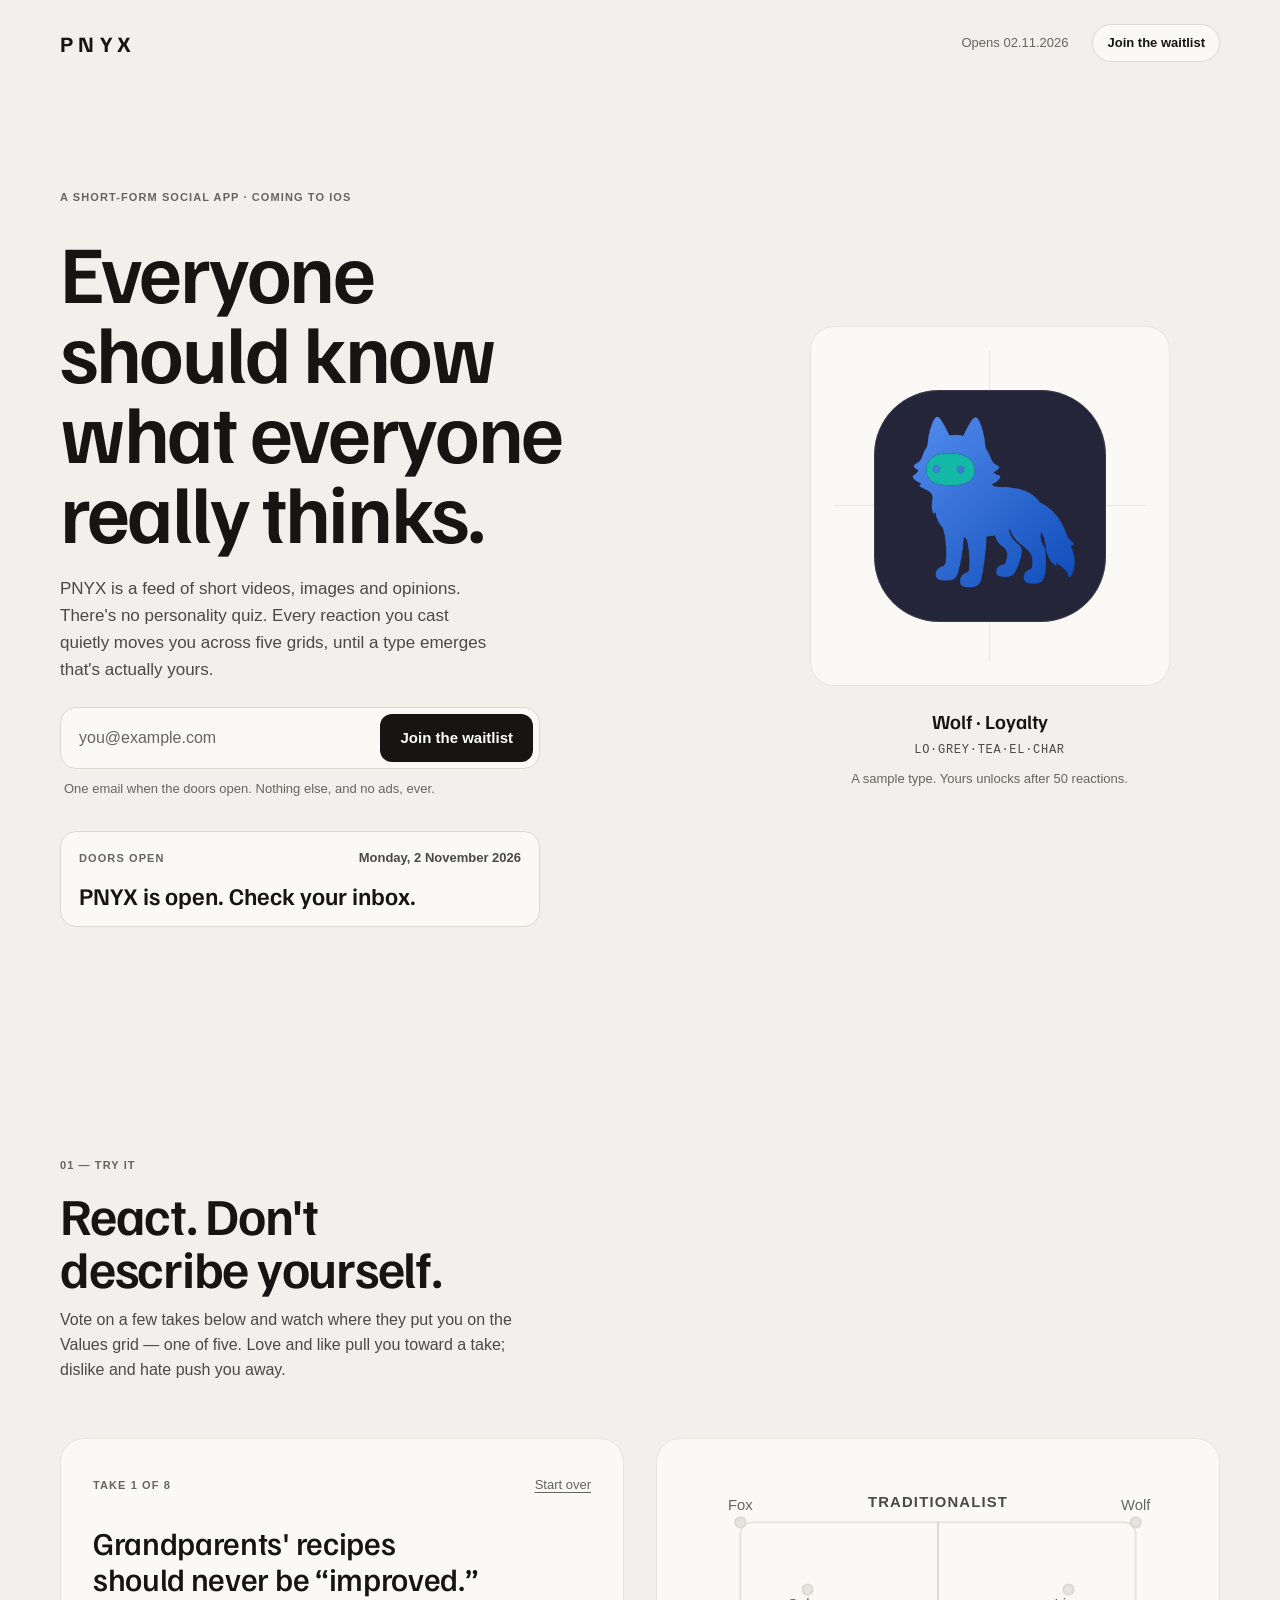
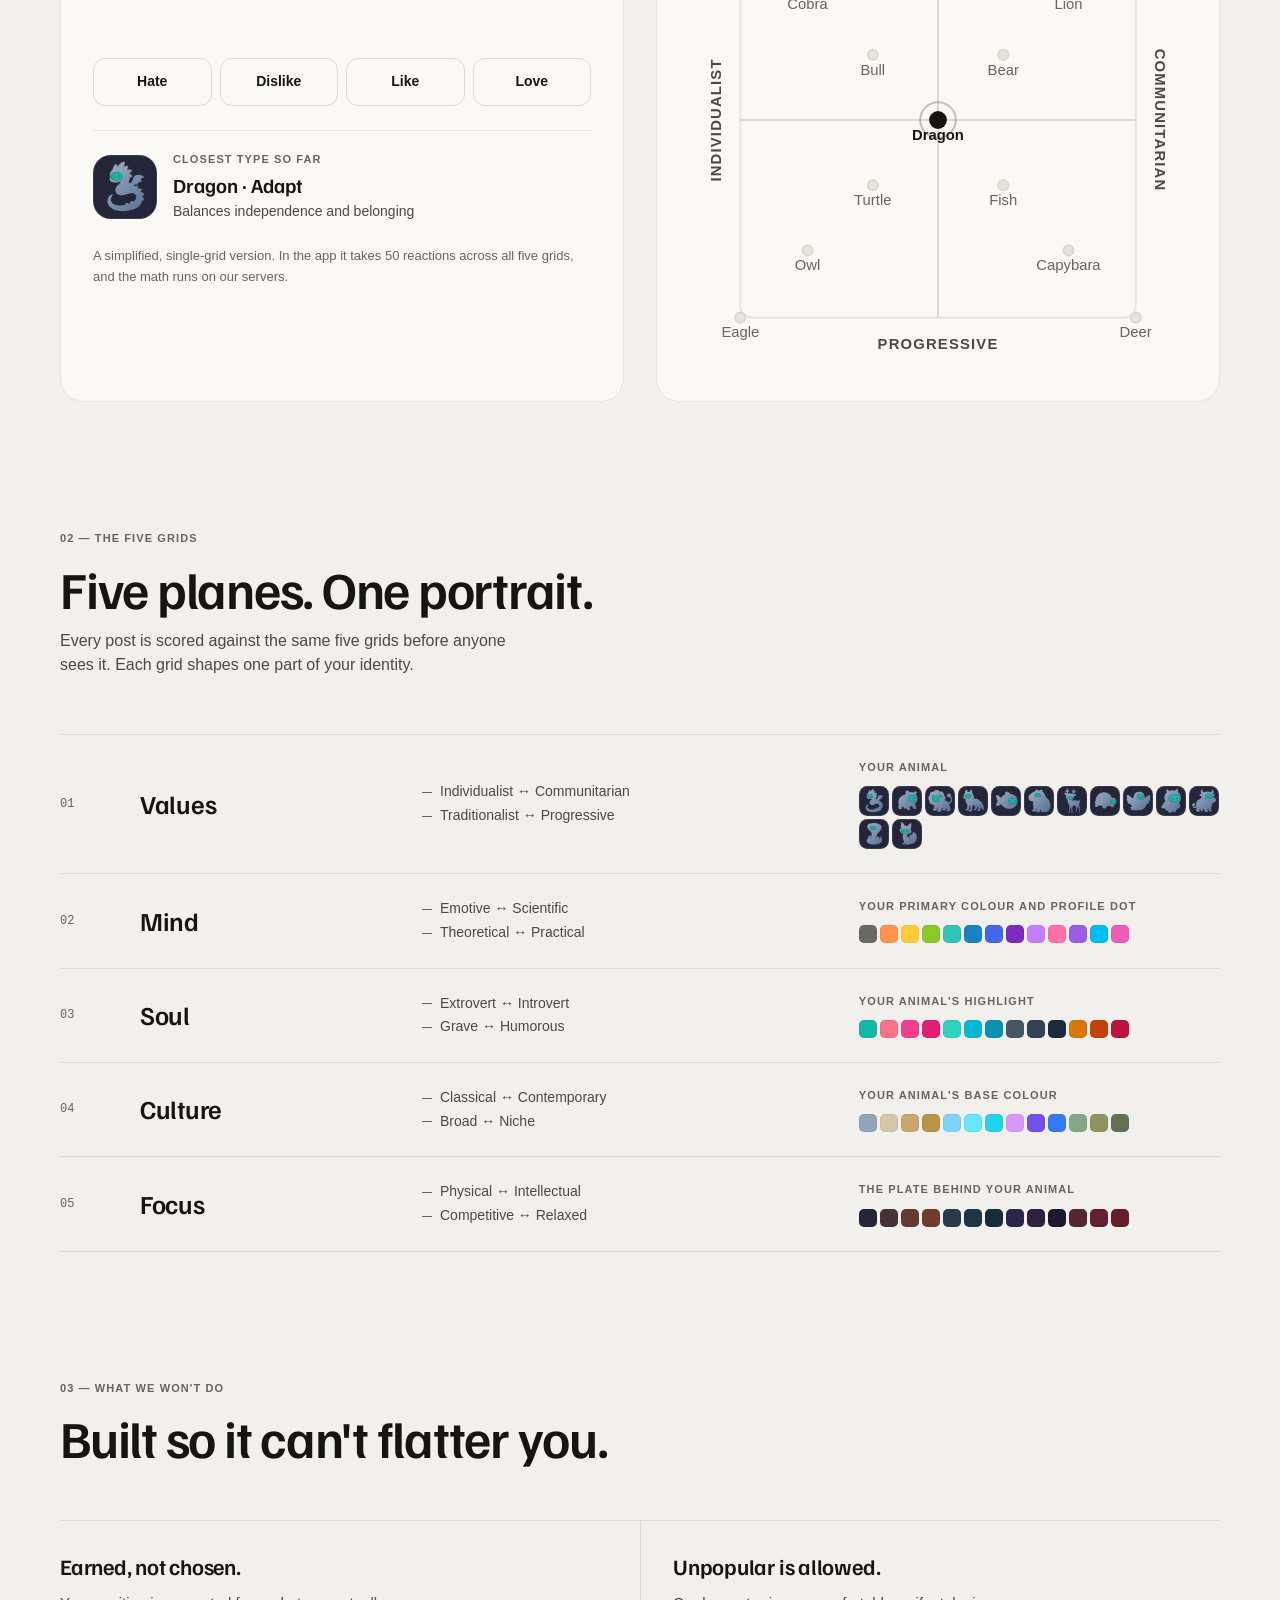
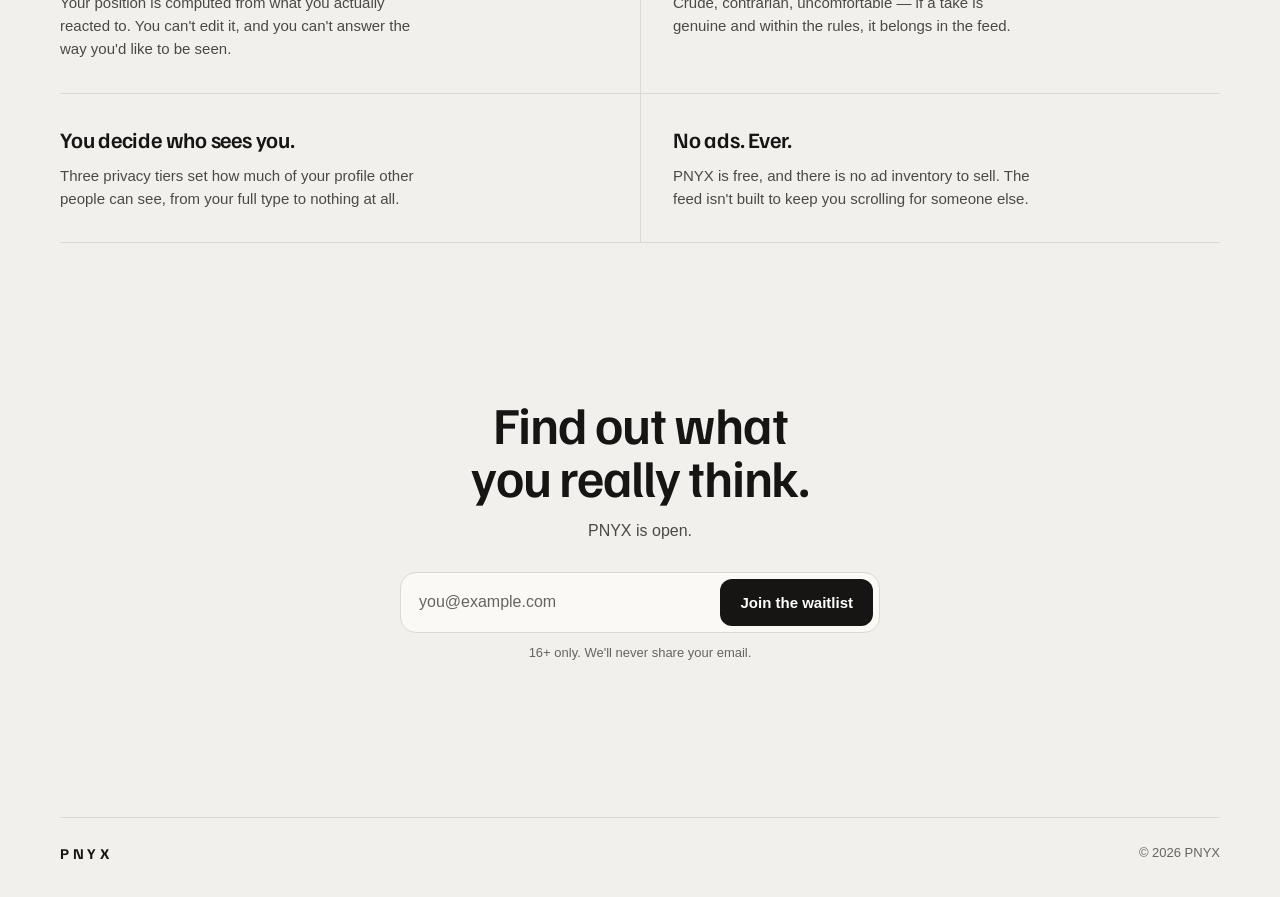
==== index.html @ f434c48a "PNYX waitlist site with launch countdown Static site (no build) for the pre-launch waitlist: hero wi" ====
<!doctype html>
<html lang="en">
<head>
  <meta charset="utf-8" />
  <meta name="viewport" content="width=device-width, initial-scale=1" />
  <title>PNYX — Join the waitlist</title>
  <meta name="description" content="PNYX is a short-form feed where every reaction you cast places you on five personality grids. No quiz, no ads. Opens 2 November 2026." />
  <meta name="theme-color" content="#f2f0ec" />
  <meta property="og:title" content="PNYX — Everyone should know what everyone really thinks." />
  <meta property="og:description" content="React to real content. Get a personality you earned, not one you picked. Opens 2 November 2026." />
  <link rel="icon" type="image/png" href="assets/favicon.png" />
  <link rel="preconnect" href="https://fonts.googleapis.com" />
  <link rel="preconnect" href="https://fonts.gstatic.com" crossorigin />
  <link href="https://fonts.googleapis.com/css2?family=Familjen+Grotesk:wght@400;500;600;700&display=swap" rel="stylesheet" />
  <link rel="stylesheet" href="styles.css" />
</head>
<body>
  <header class="top wrap">
    <a class="wordmark" href="#" aria-label="PNYX home">PNYX</a>
    <div class="top-meta">
      <span class="top-date">Opens 02.11.2026</span>
      <a class="top-link" href="#join">Join the waitlist</a>
    </div>
  </header>

  <main>
    <!-- Hero -->
    <section class="hero wrap" id="join">
      <div class="hero-copy">
        <p class="label">A short-form social app &middot; coming to iOS</p>
        <h1>Everyone should know what everyone really thinks.</h1>
        <p class="lede">
          PNYX is a feed of short videos, images and opinions. There's no personality quiz.
          Every reaction you cast quietly moves you across five grids, until a type emerges
          that's actually yours.
        </p>

        <form class="signup" data-signup novalidate>
          <label class="visually-hidden" for="email-hero">Email address</label>
          <div class="signup-row">
            <input id="email-hero" name="email" type="email" inputmode="email" autocomplete="email" placeholder="you@example.com" required />
            <button type="submit">Join the waitlist</button>
          </div>
          <p class="signup-note" data-note>One email when the doors open. Nothing else, and no ads, ever.</p>
        </form>

        <section class="countdown" aria-labelledby="countdown-title">
          <div class="countdown-head">
            <p class="label" id="countdown-title">Doors open</p>
            <p class="countdown-date"><time datetime="2026-11-02T00:00:00+01:00">Monday, 2 November 2026</time></p>
          </div>
          <div class="clock" data-clock role="timer" aria-live="off">
            <div class="unit"><span class="num" data-days>30</span><span class="unit-label">Days</span></div>
            <div class="unit"><span class="num" data-hours>00</span><span class="unit-label">Hours</span></div>
            <div class="unit"><span class="num" data-minutes>00</span><span class="unit-label">Min</span></div>
            <div class="unit"><span class="num" data-seconds>00</span><span class="unit-label">Sec</span></div>
          </div>
          <p class="clock-live" data-live hidden>PNYX is open. Check your inbox.</p>
        </section>
      </div>

      <figure class="hero-crest" aria-label="A sample PNYX identity">
        <div class="crest-stage">
          <div class="crest crest--xl" data-hero-crest></div>
        </div>
        <figcaption>
          <span class="crest-name" data-hero-name>Wolf</span>
          <span class="crest-code" data-hero-code>LO·GREY·TE·EL·CHA</span>
          <span class="crest-hint">A sample type. Yours unlocks after 50 reactions.</span>
        </figcaption>
      </figure>
    </section>

    <!-- Demo -->
    <section class="demo wrap" aria-labelledby="demo-title">
      <div class="section-head">
        <p class="label">01 &mdash; Try it</p>
        <h2 id="demo-title">React. Don't describe yourself.</h2>
        <p class="section-sub">
          Vote on a few takes below and watch where they put you on the Values grid &mdash; one of five.
          Love and like pull you toward a take; dislike and hate push you away.
        </p>
      </div>

      <div class="demo-body">
        <div class="take-card">
          <div class="take-meta">
            <span class="label" data-take-count>Take 1 of 8</span>
            <button class="text-btn" type="button" data-reset>Start over</button>
          </div>
          <blockquote class="take" data-take>Grandparents' recipes should never be "improved."</blockquote>
          <div class="votes" role="group" aria-label="Your reaction">
            <button type="button" class="vote vote--down" data-vote="-1">Hate</button>
            <button type="button" class="vote vote--down" data-vote="-0.5">Dislike</button>
            <button type="button" class="vote vote--up" data-vote="0.5">Like</button>
            <button type="button" class="vote vote--up" data-vote="1">Love</button>
          </div>
          <div class="take-result" data-result>
            <div class="crest crest--md" data-demo-crest></div>
            <div>
              <p class="label">Closest type so far</p>
              <p class="result-name" data-demo-name>Dragon &middot; Adapt</p>
              <p class="result-meaning" data-demo-meaning>Balances independence and belonging</p>
            </div>
          </div>
          <p class="demo-foot">A simplified, single-grid version. In the app it takes 50 reactions across all five grids, and the math runs on our servers.</p>
        </div>

        <div class="plane-wrap">
          <svg class="plane" viewBox="-130 -130 260 260" data-plane role="img" aria-label="Values grid showing your position">
            <title>Values grid</title>
          </svg>
        </div>
      </div>
    </section>

    <!-- Five grids -->
    <section class="grids wrap" aria-labelledby="grids-title">
      <div class="section-head">
        <p class="label">02 &mdash; The five grids</p>
        <h2 id="grids-title">Five planes. One portrait.</h2>
        <p class="section-sub">
          Every post is scored against the same five grids before anyone sees it. Each grid shapes one part of your identity.
        </p>
      </div>
      <ol class="grid-list" data-grid-list></ol>
    </section>

    <!-- Principles -->
    <section class="principles wrap" aria-labelledby="principles-title">
      <div class="section-head">
        <p class="label">03 &mdash; What we won't do</p>
        <h2 id="principles-title">Built so it can't flatter you.</h2>
      </div>
      <dl class="principle-list">
        <div>
          <dt>Earned, not chosen.</dt>
          <dd>Your position is computed from what you actually reacted to. You can't edit it, and you can't answer the way you'd like to be seen.</dd>
        </div>
        <div>
          <dt>Unpopular is allowed.</dt>
          <dd>Crude, contrarian, uncomfortable &mdash; if a take is genuine and within the rules, it belongs in the feed.</dd>
        </div>
        <div>
          <dt>You decide who sees you.</dt>
          <dd>Three privacy tiers set how much of your profile other people can see, from your full type to nothing at all.</dd>
        </div>
        <div>
          <dt>No ads. Ever.</dt>
          <dd>PNYX is free, and there is no ad inventory to sell. The feed isn't built to keep you scrolling for someone else.</dd>
        </div>
      </dl>
    </section>

    <!-- Closing CTA -->
    <section class="closing wrap" aria-labelledby="closing-title">
      <h2 id="closing-title">Find out what you really think.</h2>
      <p class="closing-sub"><span data-days-inline>30 days</span> until the doors open. Get one email when they do.</p>
      <form class="signup signup--center" data-signup novalidate>
        <label class="visually-hidden" for="email-closing">Email address</label>
        <div class="signup-row">
          <input id="email-closing" name="email" type="email" inputmode="email" autocomplete="email" placeholder="you@example.com" required />
          <button type="submit">Join the waitlist</button>
        </div>
        <p class="signup-note" data-note>16+ only. We'll never share your email.</p>
      </form>
    </section>
  </main>

  <footer class="foot wrap">
    <div class="foot-inner">
      <span class="wordmark wordmark--sm">PNYX</span>
      <span>&copy; 2026 PNYX</span>
    </div>
  </footer>

  <script src="launch.js" defer></script>
  <script src="flip.js" defer></script>
  <script src="main.js" defer></script>
</body>
</html>
---- styles.css ----
/*
 * Tokens mirror pnyx-native/src/theme/tokens.ts — warm neutral, monochrome
 * chrome. Colour only appears where it carries meaning: grid colours, crests,
 * and the up/down vote semantics.
 */
:root {
  color-scheme: light;
  --bg: #eeece8;
  --app: #f2f0ec;
  --surface: #faf9f6;
  --surface2: #f0eeea;
  --surface3: #e6e3dd;
  --line: #dcd9d2;
  --line-soft: #e8e5df;
  --text: #161513;
  --text-dim: #4b4945;
  --text-faint: #67645e;
  --up: #3fbf8f;
  --up-soft: rgba(63, 191, 143, 0.14);
  --down: #e5626f;
  --down-soft: rgba(229, 98, 111, 0.14);

  --r-sm: 12px;
  --r-md: 16px;
  --r-lg: 24px;

  --display: "Familjen Grotesk", ui-sans-serif, system-ui, sans-serif;
  --body: -apple-system, BlinkMacSystemFont, "SF Pro Text", "Segoe UI", Roboto, "Helvetica Neue", Arial, sans-serif;
  --mono: ui-monospace, Menlo, Consolas, monospace;

  --gutter: clamp(16px, 4vw, 48px);
  --max: 1160px;
  --ease: cubic-bezier(0.22, 1, 0.36, 1);
}

*, *::before, *::after { box-sizing: border-box; }
html { -webkit-text-size-adjust: 100%; scroll-behavior: smooth; }
@media (prefers-reduced-motion: reduce) { html { scroll-behavior: auto; } }

body {
  margin: 0;
  background: var(--app);
  color: var(--text);
  font-family: var(--body);
  font-size: 15px;
  line-height: 1.55;
  -webkit-font-smoothing: antialiased;
  overflow-x: hidden;
}

h1, h2, h3, p, dl, dd, ol, figure, blockquote { margin: 0; padding: 0; }
ol { list-style: none; }
a { color: inherit; }
button, input { font: inherit; color: inherit; }

.wrap { width: 100%; max-width: calc(var(--max) + 2 * var(--gutter)); margin-inline: auto; padding-inline: var(--gutter); }

.visually-hidden {
  position: absolute; width: 1px; height: 1px; overflow: hidden;
  clip: rect(0 0 0 0); clip-path: inset(50%); white-space: nowrap;
}

.label {
  font-size: 11px;
  font-weight: 600;
  letter-spacing: 0.1em;
  text-transform: uppercase;
  color: var(--text-faint);
}

:focus-visible { outline: 2px solid var(--text); outline-offset: 3px; border-radius: 4px; }

/* ── Header ─────────────────────────────────────────── */
.top {
  display: flex;
  align-items: center;
  justify-content: space-between;
  padding-block: 24px;
}
.wordmark {
  font-family: var(--display);
  font-weight: 700;
  font-size: 22px;
  letter-spacing: 0.24em;
  text-decoration: none;
}
.wordmark--sm { font-size: 15px; }
.top-meta { display: flex; align-items: center; gap: 24px; font-size: 13px; }
.top-date { color: var(--text-faint); font-variant-numeric: tabular-nums; }
.top-link {
  text-decoration: none;
  font-weight: 600;
  padding: 8px 14px;
  border: 1px solid var(--line);
  border-radius: 999px;
  background: var(--surface);
  transition: border-color 160ms var(--ease), background-color 160ms var(--ease);
}
.top-link:hover { border-color: var(--text-faint); }
@media (max-width: 560px) { .top-date { display: none; } }

/* ── Hero ───────────────────────────────────────────── */
.hero {
  display: grid;
  grid-template-columns: minmax(0, 1.35fr) minmax(0, 1fr);
  gap: clamp(32px, 6vw, 96px);
  align-items: center;
  padding-block: clamp(40px, 8vw, 112px) clamp(56px, 8vw, 120px);
}
.hero-copy { display: grid; gap: 24px; }
h1 {
  font-family: var(--display);
  font-weight: 600;
  font-size: clamp(42px, 6.4vw, 84px);
  line-height: 0.98;
  letter-spacing: -0.028em;
  text-wrap: balance;
  max-width: 13ch;
}
.lede { font-size: 17px; line-height: 1.6; color: var(--text-dim); max-width: 46ch; }

.hero-crest { display: grid; justify-items: center; gap: 20px; }
.crest-stage {
  width: 100%;
  max-width: 360px;
  aspect-ratio: 1;
  display: grid;
  place-items: center;
  background: var(--surface);
  border: 1px solid var(--line-soft);
  border-radius: var(--r-lg);
  position: relative;
  isolation: isolate;
}
/* A faint plane behind the crest — the grid it was placed on. */
.crest-stage::before {
  content: "";
  position: absolute;
  inset: 24px;
  z-index: -1;
  background:
    linear-gradient(var(--line-soft), var(--line-soft)) center / 1px 100% no-repeat,
    linear-gradient(var(--line-soft), var(--line-soft)) center / 100% 1px no-repeat;
}
.hero-crest figcaption { display: grid; justify-items: center; gap: 4px; text-align: center; }
.crest-name { font-family: var(--display); font-weight: 600; font-size: 20px; }
.crest-code { font-family: var(--mono); font-size: 12px; letter-spacing: 0.06em; color: var(--text-dim); }
.crest-hint { font-size: 13px; color: var(--text-faint); margin-top: 6px; }

@media (max-width: 860px) {
  .hero { grid-template-columns: 1fr; }
  .hero-crest { justify-self: center; }
  .crest-stage { max-width: 240px; }
}

/* ── Crest (web port of components/Crest.tsx) ───────── */
.crest {
  --size: 44px;
  width: var(--size);
  height: var(--size);
  border-radius: calc(var(--size) * 0.28);
  position: relative;
  overflow: hidden;
  flex: none;
  background: var(--shadow, #25253a);
  transition: opacity 220ms var(--ease);
}
.crest::after {
  content: "";
  position: absolute;
  inset: 0;
  border-radius: inherit;
  border: 1px solid rgba(255, 255, 255, 0.1);
}
.crest-layer {
  position: absolute;
  inset: 0;
  -webkit-mask-size: contain; mask-size: contain;
  -webkit-mask-repeat: no-repeat; mask-repeat: no-repeat;
  -webkit-mask-position: center; mask-position: center;
}
.crest--xl { --size: clamp(168px, 22vw, 232px); }
.crest--md { --size: 64px; }
.crest--sm { --size: 40px; }
.crest.is-fading { opacity: 0; }

/* ── Signup ─────────────────────────────────────────── */
.signup { display: grid; gap: 10px; max-width: 480px; }
.signup-row {
  display: flex;
  gap: 6px;
  padding: 6px;
  background: var(--surface);
  border: 1px solid var(--line);
  border-radius: var(--r-md);
  transition: border-color 160ms var(--ease);
}
.signup-row:focus-within { border-color: var(--text-faint); }
.signup input {
  flex: 1;
  min-width: 0;
  border: 0;
  background: transparent;
  padding: 10px 12px;
  font-size: 16px;
  outline: none;
}
.signup input::placeholder { color: var(--text-faint); }
.signup button {
  border: 0;
  background: var(--text);
  color: #fff;
  font-weight: 600;
  font-size: 15px;
  padding: 12px 20px;
  border-radius: var(--r-sm);
  cursor: pointer;
  white-space: nowrap;
  transition: background-color 160ms var(--ease), transform 120ms var(--ease);
}
.signup button:hover { background: #33312d; }
.signup button:active { transform: scale(0.98); }
.signup button[disabled] { cursor: progress; background: linear-gradient(135deg, #aeb4bf, #767c88); }
.signup-note { font-size: 13px; color: var(--text-faint); padding-inline: 4px; }
.signup-note.is-error { color: #b23a46; }
.signup.is-done .signup-row { display: none; }
.signup.is-done .signup-note {
  font-size: 15px;
  color: var(--text);
  padding: 16px 18px;
  background: var(--surface);
  border: 1px solid var(--line);
  border-radius: var(--r-md);
}
.signup--center { margin-inline: auto; }
@media (max-width: 420px) {
  .signup-row { flex-direction: column; }
  .signup button { padding-block: 14px; }
}

/* ── Countdown (same card as widget.html) ────────────── */
.countdown {
  container-type: inline-size;
  max-width: 480px;
  margin-top: 8px;
  background: var(--surface);
  border: 1px solid var(--line);
  border-radius: var(--r-md);
  padding: 16px 18px;
  display: grid;
  gap: 14px;
}
.countdown-head { display: flex; align-items: baseline; justify-content: space-between; gap: 12px; }
.countdown-date { font-size: 13px; font-weight: 600; color: var(--text-dim); white-space: nowrap; }
.clock { display: grid; grid-template-columns: repeat(4, 1fr); }
.unit { display: grid; gap: 2px; padding-inline: 14px; border-left: 1px solid var(--line-soft); }
.unit:first-child { border-left: 0; padding-left: 0; }
.unit:last-child { padding-right: 0; }
.num {
  font-family: var(--display);
  font-weight: 500;
  font-size: 40px;
  line-height: 1;
  letter-spacing: -0.02em;
  font-variant-numeric: tabular-nums;
}
.unit-label { font-size: 10px; letter-spacing: 0.1em; text-transform: uppercase; color: var(--text-faint); font-weight: 600; }
.clock-live { font-family: var(--display); font-size: 24px; font-weight: 600; line-height: 1.15; }
.countdown [hidden] { display: none; }
@container (max-width: 360px) {
  .num { font-size: 34px; }
  .unit { padding-inline: 12px; }
}
@container (max-width: 290px) {
  .num { font-size: 30px; }
  .unit { padding-inline: 10px; }
  .unit-label { font-size: 9px; letter-spacing: 0.06em; }
  .countdown-date { display: none; }
}

/* ── Sections ───────────────────────────────────────── */
.demo, .grids, .principles { padding-block: clamp(72px, 10vw, 136px) 0; }
.section-head { display: grid; gap: 14px; max-width: 640px; margin-bottom: clamp(32px, 5vw, 56px); }
h2 {
  font-family: var(--display);
  font-weight: 600;
  font-size: clamp(32px, 4.2vw, 52px);
  line-height: 1.02;
  letter-spacing: -0.024em;
  text-wrap: balance;
}
.section-sub { color: var(--text-dim); font-size: 16px; max-width: 54ch; }

/* ── Demo ───────────────────────────────────────────── */
.demo-body {
  display: grid;
  grid-template-columns: minmax(0, 1fr) minmax(0, 1fr);
  gap: clamp(16px, 3vw, 32px);
  align-items: stretch;
}
@media (max-width: 860px) { .demo-body { grid-template-columns: 1fr; } }

.take-card {
  display: grid;
  gap: 24px;
  align-content: start;
  background: var(--surface);
  border: 1px solid var(--line-soft);
  border-radius: var(--r-lg);
  padding: clamp(20px, 3vw, 32px);
}
.take-meta { display: flex; justify-content: space-between; align-items: center; }
.text-btn {
  border: 0; background: none; padding: 4px 0; cursor: pointer;
  font-size: 13px; color: var(--text-faint); text-decoration: underline; text-underline-offset: 3px;
}
.text-btn:hover { color: var(--text); }
.take {
  font-family: var(--display);
  font-weight: 500;
  font-size: clamp(24px, 2.6vw, 32px);
  line-height: 1.15;
  letter-spacing: -0.01em;
  min-height: 3.45em;
  text-wrap: balance;
  transition: opacity 180ms var(--ease);
}
.take.is-fading { opacity: 0; }
.votes { display: grid; grid-template-columns: repeat(4, 1fr); gap: 8px; }
.vote {
  border: 1px solid var(--line);
  background: var(--surface);
  border-radius: var(--r-sm);
  padding: 12px 8px;
  font-weight: 600;
  font-size: 14px;
  cursor: pointer;
  transition: background-color 140ms var(--ease), border-color 140ms var(--ease), color 140ms var(--ease), transform 120ms var(--ease);
}
.vote:active { transform: scale(0.97); }
.vote--up:hover { background: var(--up-soft); border-color: var(--up); }
.vote--down:hover { background: var(--down-soft); border-color: var(--down); }
.vote[disabled] { opacity: 0.45; cursor: default; }
.vote[disabled]:hover { background: var(--surface); border-color: var(--line); }

.take-result {
  display: flex;
  gap: 16px;
  align-items: center;
  padding-top: 20px;
  border-top: 1px solid var(--line-soft);
}
.result-name { font-family: var(--display); font-weight: 600; font-size: 20px; margin-top: 2px; }
.result-meaning { font-size: 14px; color: var(--text-dim); }
.demo-foot { font-size: 13px; color: var(--text-faint); }

.plane-wrap {
  background: var(--surface);
  border: 1px solid var(--line-soft);
  border-radius: var(--r-lg);
  padding: clamp(12px, 2vw, 24px);
  display: grid;
  place-items: center;
}
.plane { width: 100%; max-width: 520px; height: auto; overflow: visible; }
.plane .axis { stroke: var(--line); stroke-width: 1; }
.plane .frame { fill: none; stroke: var(--line-soft); stroke-width: 1; }
.plane .ref { fill: var(--surface3); stroke: var(--line); stroke-width: 1; }
.plane .ref.is-near { fill: var(--text); stroke: var(--text); }
.plane .ref-label { font-size: 7.5px; fill: var(--text-faint); font-family: var(--body); }
.plane .ref-label.is-near { fill: var(--text); font-weight: 600; }
.plane .axis-label { font-size: 7.5px; fill: var(--text-dim); font-family: var(--body); font-weight: 600; letter-spacing: 0.08em; text-transform: uppercase; }
.plane .trail { fill: none; stroke: var(--text-faint); stroke-width: 1; stroke-dasharray: 2 3; }
.plane .you { fill: var(--text); }
.plane .you-ring { fill: none; stroke: var(--text); stroke-width: 1; opacity: 0.25; }
.plane .you-group { transition: transform 600ms var(--ease); }
@media (prefers-reduced-motion: reduce) { .plane .you-group { transition: none; } }

/* ── Grid list ──────────────────────────────────────── */
.grid-list { border-top: 1px solid var(--line); }
.grid-row {
  display: grid;
  grid-template-columns: 56px minmax(140px, 1fr) minmax(0, 1.6fr) minmax(0, 1.4fr);
  gap: 24px;
  align-items: center;
  padding-block: 24px;
  border-bottom: 1px solid var(--line);
}
.grid-index { font-family: var(--mono); font-size: 12px; color: var(--text-faint); }
.grid-name { font-family: var(--display); font-weight: 600; font-size: 26px; letter-spacing: -0.01em; }
.grid-axes { font-size: 14px; color: var(--text-dim); display: grid; gap: 2px; }
.grid-axes span::before { content: ""; display: inline-block; width: 10px; height: 1px; background: var(--text-faint); vertical-align: middle; margin-right: 8px; }
.grid-shape { display: grid; gap: 10px; }
.grid-shape .label { color: var(--text-faint); }
.swatches { display: flex; gap: 3px; flex-wrap: wrap; }
.swatch { width: 18px; height: 18px; border-radius: 5px; box-shadow: inset 0 0 0 1px rgba(22, 21, 19, 0.06); }
.mini-animals { display: flex; gap: 3px; flex-wrap: wrap; }
.mini-animals .crest { --size: 30px; }

@media (max-width: 860px) {
  .grid-row { grid-template-columns: 40px 1fr; row-gap: 12px; }
  .grid-axes, .grid-shape { grid-column: 2; }
}

/* ── Principles ─────────────────────────────────────── */
.principle-list {
  display: grid;
  grid-template-columns: repeat(2, minmax(0, 1fr));
  border-top: 1px solid var(--line);
}
.principle-list > div {
  padding: 28px 32px 32px 0;
  border-bottom: 1px solid var(--line);
  display: grid;
  gap: 8px;
  align-content: start;
}
.principle-list > div:nth-child(even) { padding-left: 32px; padding-right: 0; border-left: 1px solid var(--line); }
.principle-list dt { font-family: var(--display); font-weight: 600; font-size: 22px; letter-spacing: -0.01em; }
.principle-list dd { color: var(--text-dim); max-width: 44ch; }
@media (max-width: 720px) {
  .principle-list { grid-template-columns: 1fr; }
  .principle-list > div, .principle-list > div:nth-child(even) { padding: 24px 0; border-left: 0; }
}

/* ── Closing ────────────────────────────────────────── */
.closing {
  display: grid;
  justify-items: center;
  text-align: center;
  gap: 16px;
  padding-block: clamp(96px, 12vw, 168px);
}
.closing h2 { max-width: 16ch; }
.closing-sub { color: var(--text-dim); font-size: 16px; margin-bottom: 12px; }
.closing .signup { width: 100%; }

/* ── Footer ─────────────────────────────────────────── */
.foot { padding-block: 0 32px; }
.foot-inner {
  display: flex;
  justify-content: space-between;
  align-items: center;
  padding-top: 24px;
  border-top: 1px solid var(--line);
  font-size: 13px;
  color: var(--text-faint);
}
.foot .wordmark { color: var(--text); }
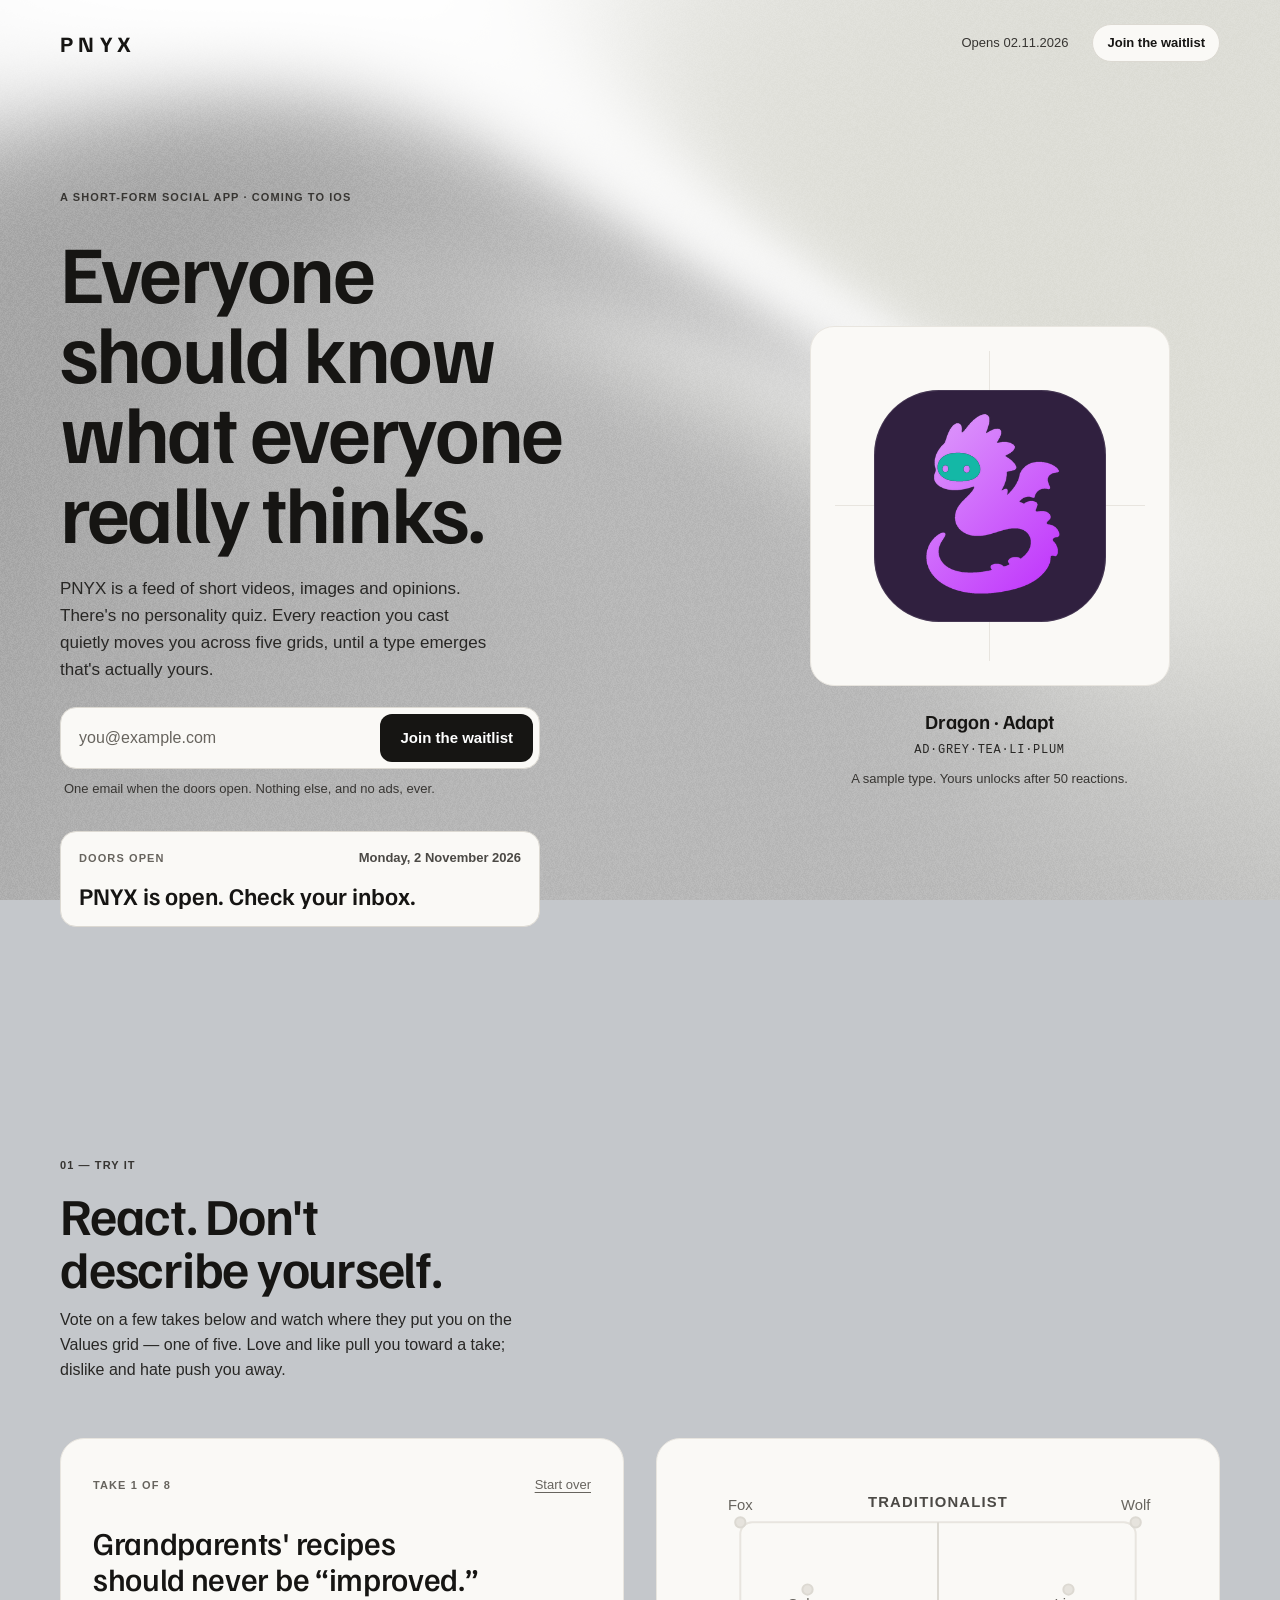
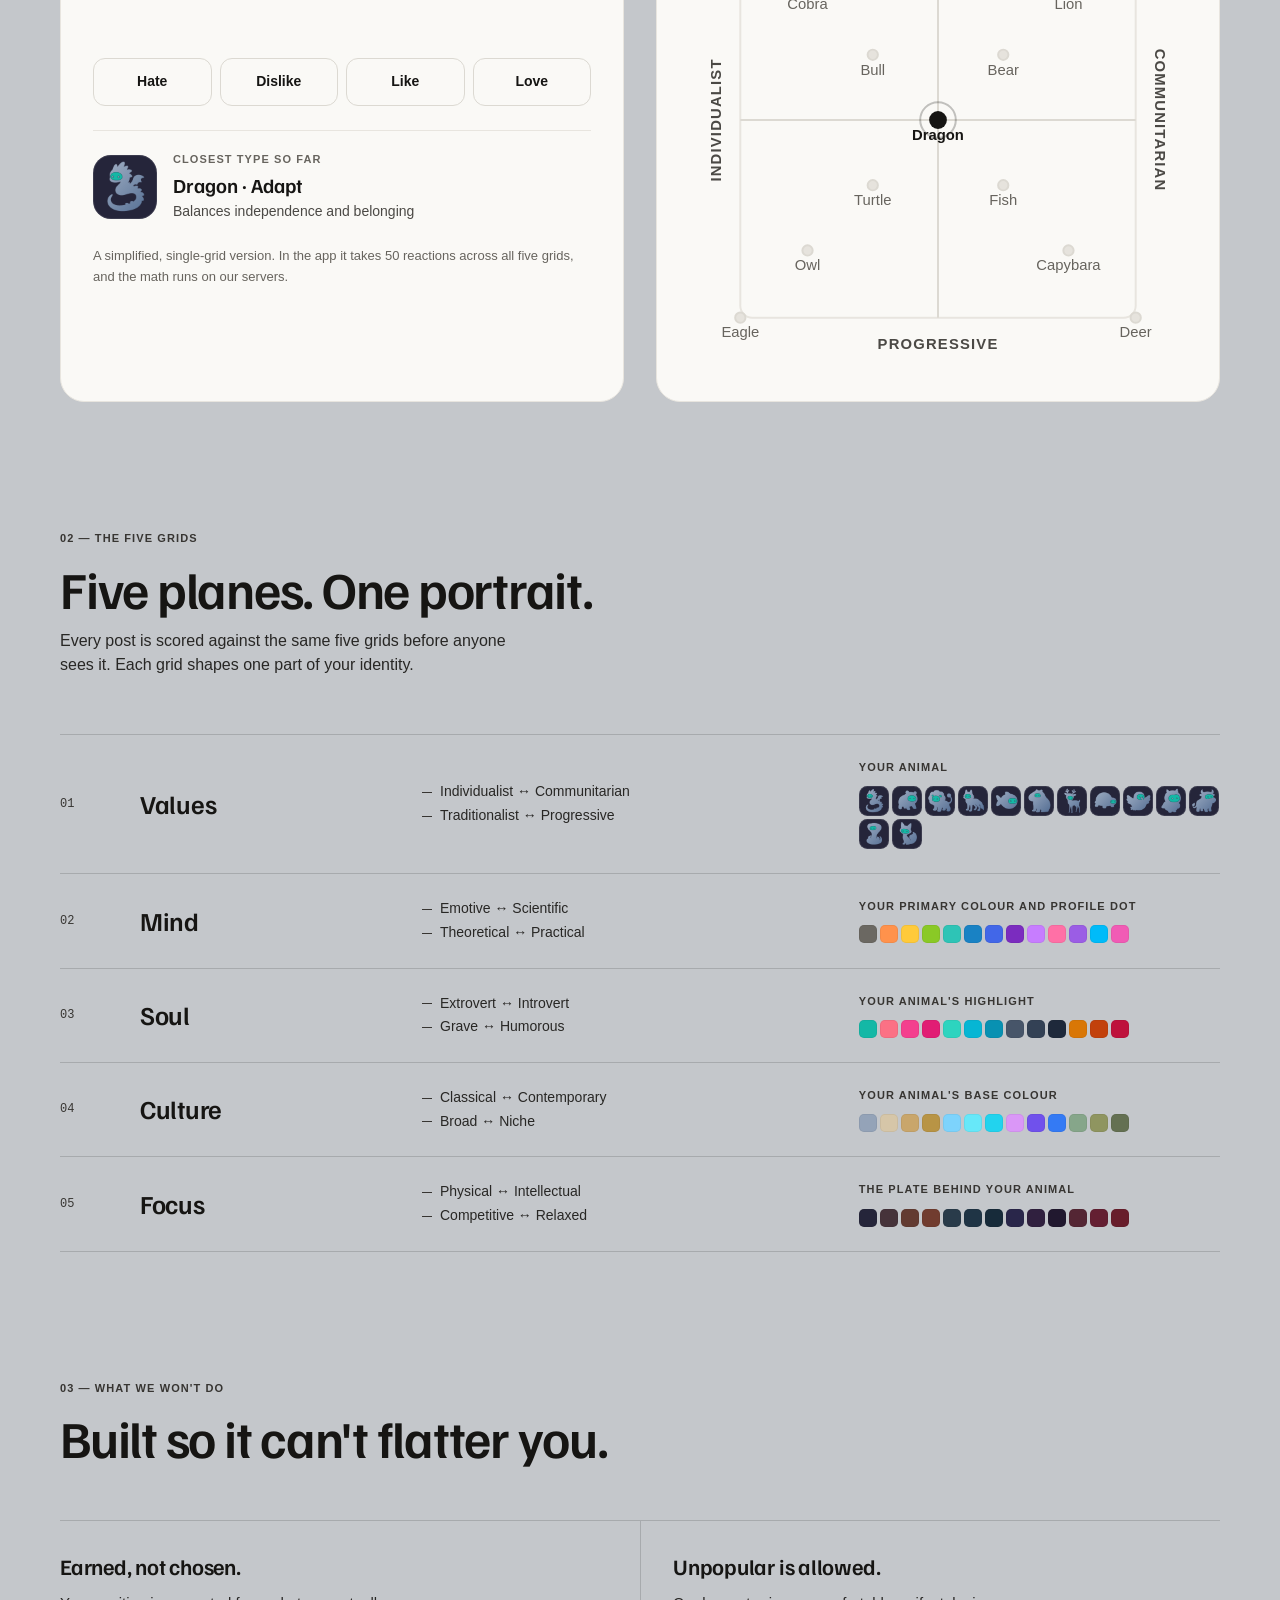
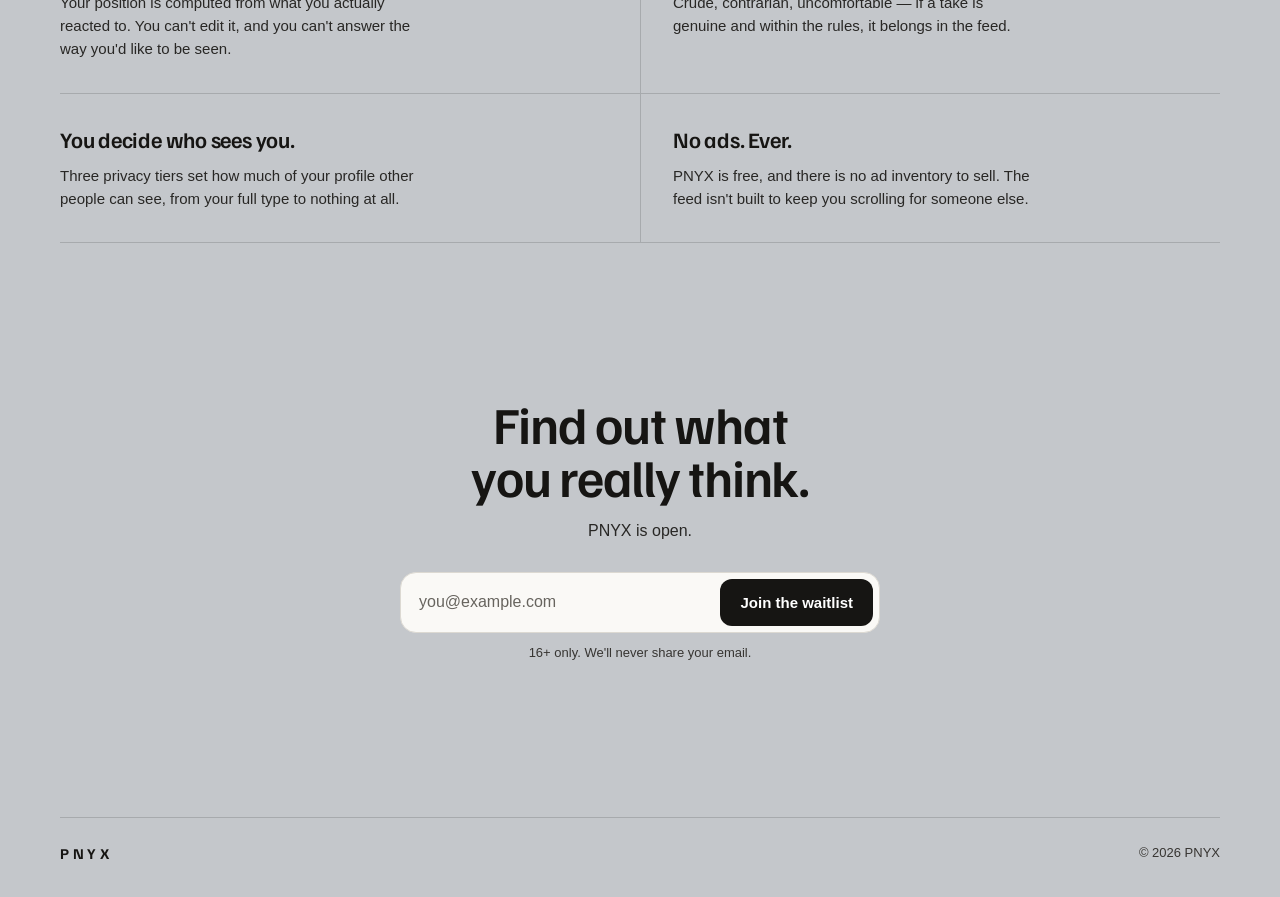
==== commit ffd79c1c: "Add the app's animated FLOW gradient as the page backdrop flow.js ports pnyx-native's FlowBackground" ====
--- a/index.html
+++ b/index.html
@@ -5,7 +5,7 @@
   <meta name="viewport" content="width=device-width, initial-scale=1" />
   <title>PNYX — Join the waitlist</title>
   <meta name="description" content="PNYX is a short-form feed where every reaction you cast places you on five personality grids. No quiz, no ads. Opens 2 November 2026." />
-  <meta name="theme-color" content="#f2f0ec" />
+  <meta name="theme-color" content="#c4c7cb" />
   <meta property="og:title" content="PNYX — Everyone should know what everyone really thinks." />
   <meta property="og:description" content="React to real content. Get a personality you earned, not one you picked. Opens 2 November 2026." />
   <link rel="icon" type="image/png" href="assets/favicon.png" />
@@ -174,6 +174,7 @@
     </div>
   </footer>
 
+  <script src="flow.js" defer></script>
   <script src="launch.js" defer></script>
   <script src="flip.js" defer></script>
   <script src="main.js" defer></script>
--- a/styles.css
+++ b/styles.css
@@ -19,6 +19,7 @@
   --up-soft: rgba(63, 191, 143, 0.14);
   --down: #e5626f;
   --down-soft: rgba(229, 98, 111, 0.14);
+  --error: #b23a46;
 
   --r-sm: 12px;
   --r-md: 16px;
@@ -39,7 +40,9 @@
 
 body {
   margin: 0;
-  background: var(--app);
+  /* What shows if WebGL is unavailable, and for the instant before the first
+     frame: a grey from the middle of the FLOW gradient's range (flow.js). */
+  background: #c4c7cb;
   color: var(--text);
   font-family: var(--body);
   font-size: 15px;
@@ -49,6 +52,35 @@
 }
 
 h1, h2, h3, p, dl, dd, ol, figure, blockquote { margin: 0; padding: 0; }
+
+/* ── FLOW backdrop (flow.js) ────────────────────────────
+ * Text straight on the gradient uses the app's backdrop inks (tokens.ts
+ * backdropDim / backdropFaint): the gradient swings as dark as ~#9f9f9f, where
+ * the normal dim/faint greys drop below AA. Painted surfaces reset to the
+ * normal ramp — the same split as useInk() and Card in the app. */
+.flow {
+  position: fixed;
+  inset: 0;
+  width: 100%;
+  height: 100%;
+  z-index: -1;
+  pointer-events: none;
+}
+body {
+  --text-dim: #282725;
+  --text-faint: #373532;
+  --line: rgba(22, 21, 19, 0.16);
+  --line-soft: rgba(22, 21, 19, 0.1);
+  --error: #7e1622;
+}
+.crest-stage, .countdown, .signup-row, .signup.is-done .signup-note,
+.take-card, .plane-wrap, .top-link {
+  --text-dim: #4b4945;
+  --text-faint: #67645e;
+  --line: #dcd9d2;
+  --line-soft: #e8e5df;
+  --error: #b23a46;
+}
 ol { list-style: none; }
 a { color: inherit; }
 button, input { font: inherit; color: inherit; }
@@ -222,7 +254,7 @@
 .signup button:active { transform: scale(0.98); }
 .signup button[disabled] { cursor: progress; background: linear-gradient(135deg, #aeb4bf, #767c88); }
 .signup-note { font-size: 13px; color: var(--text-faint); padding-inline: 4px; }
-.signup-note.is-error { color: #b23a46; }
+.signup-note.is-error { color: var(--error); font-weight: 600; }
 .signup.is-done .signup-row { display: none; }
 .signup.is-done .signup-note {
   font-size: 15px;
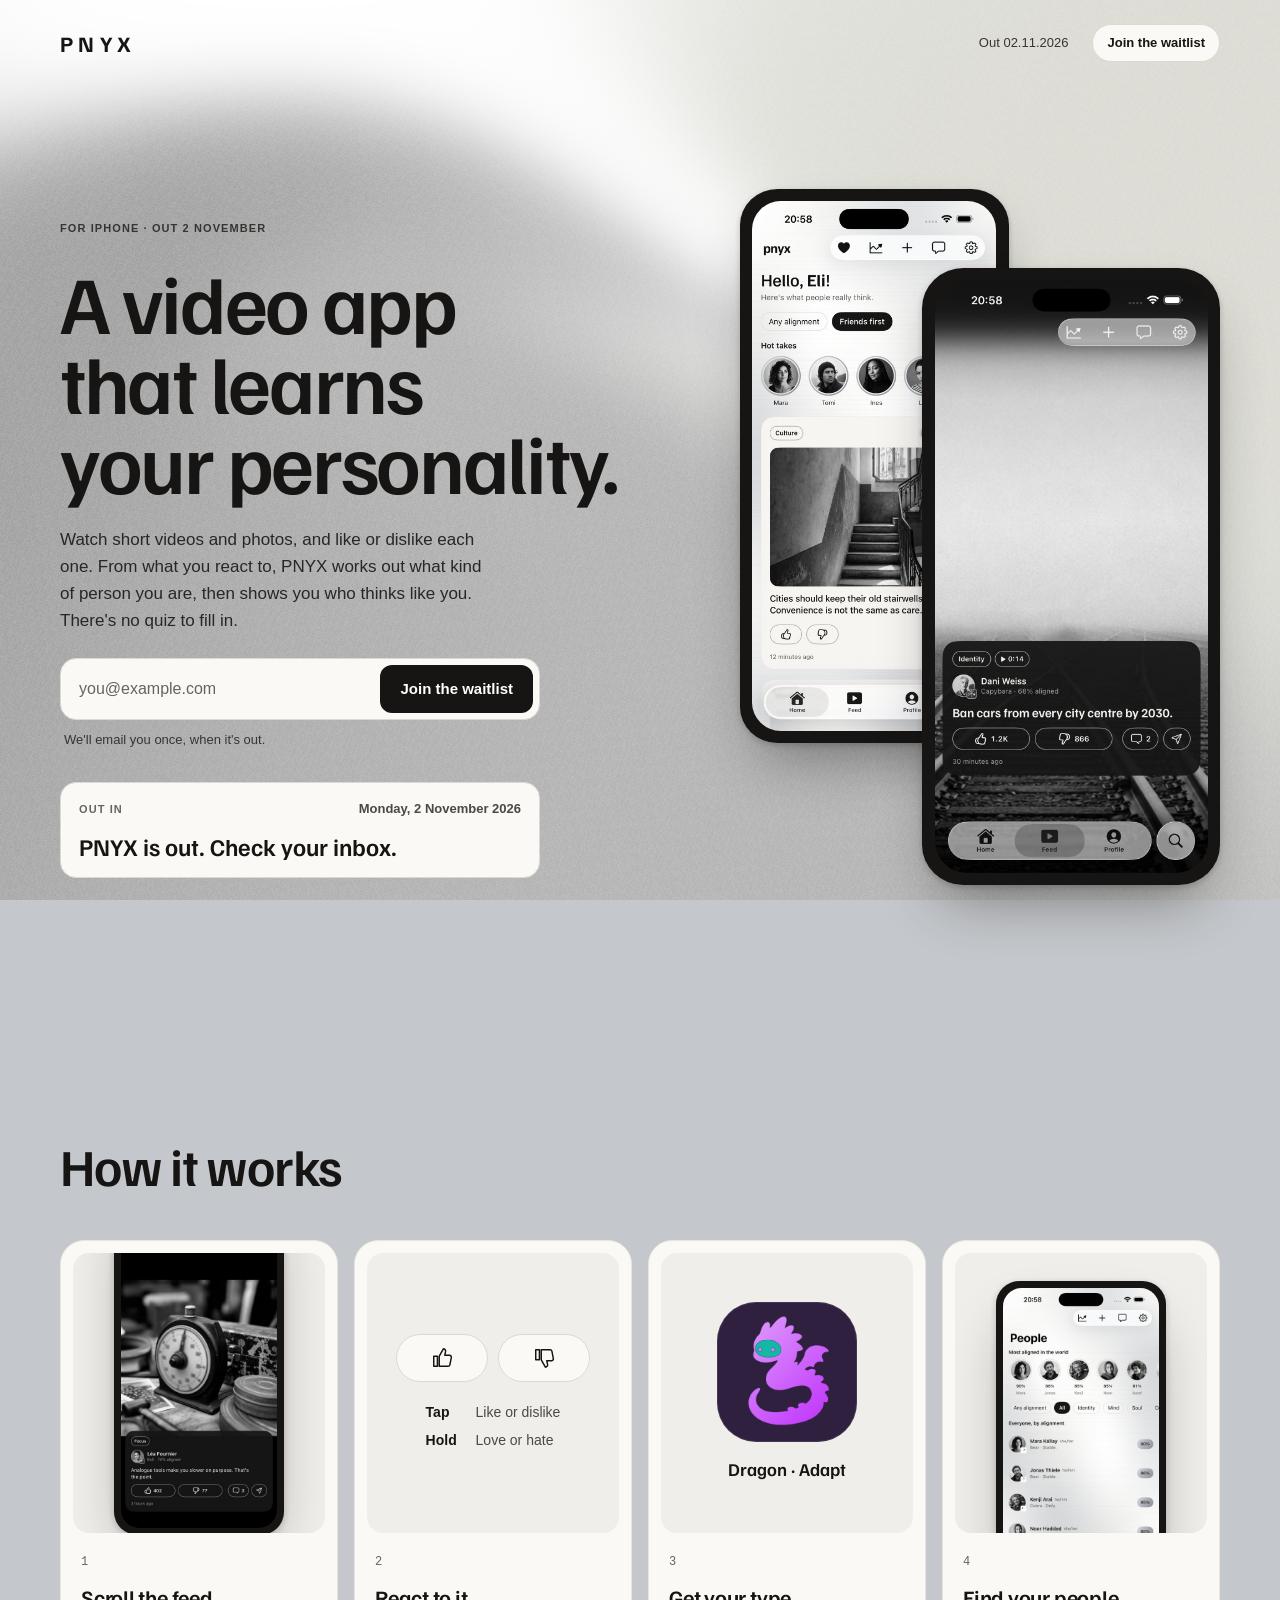
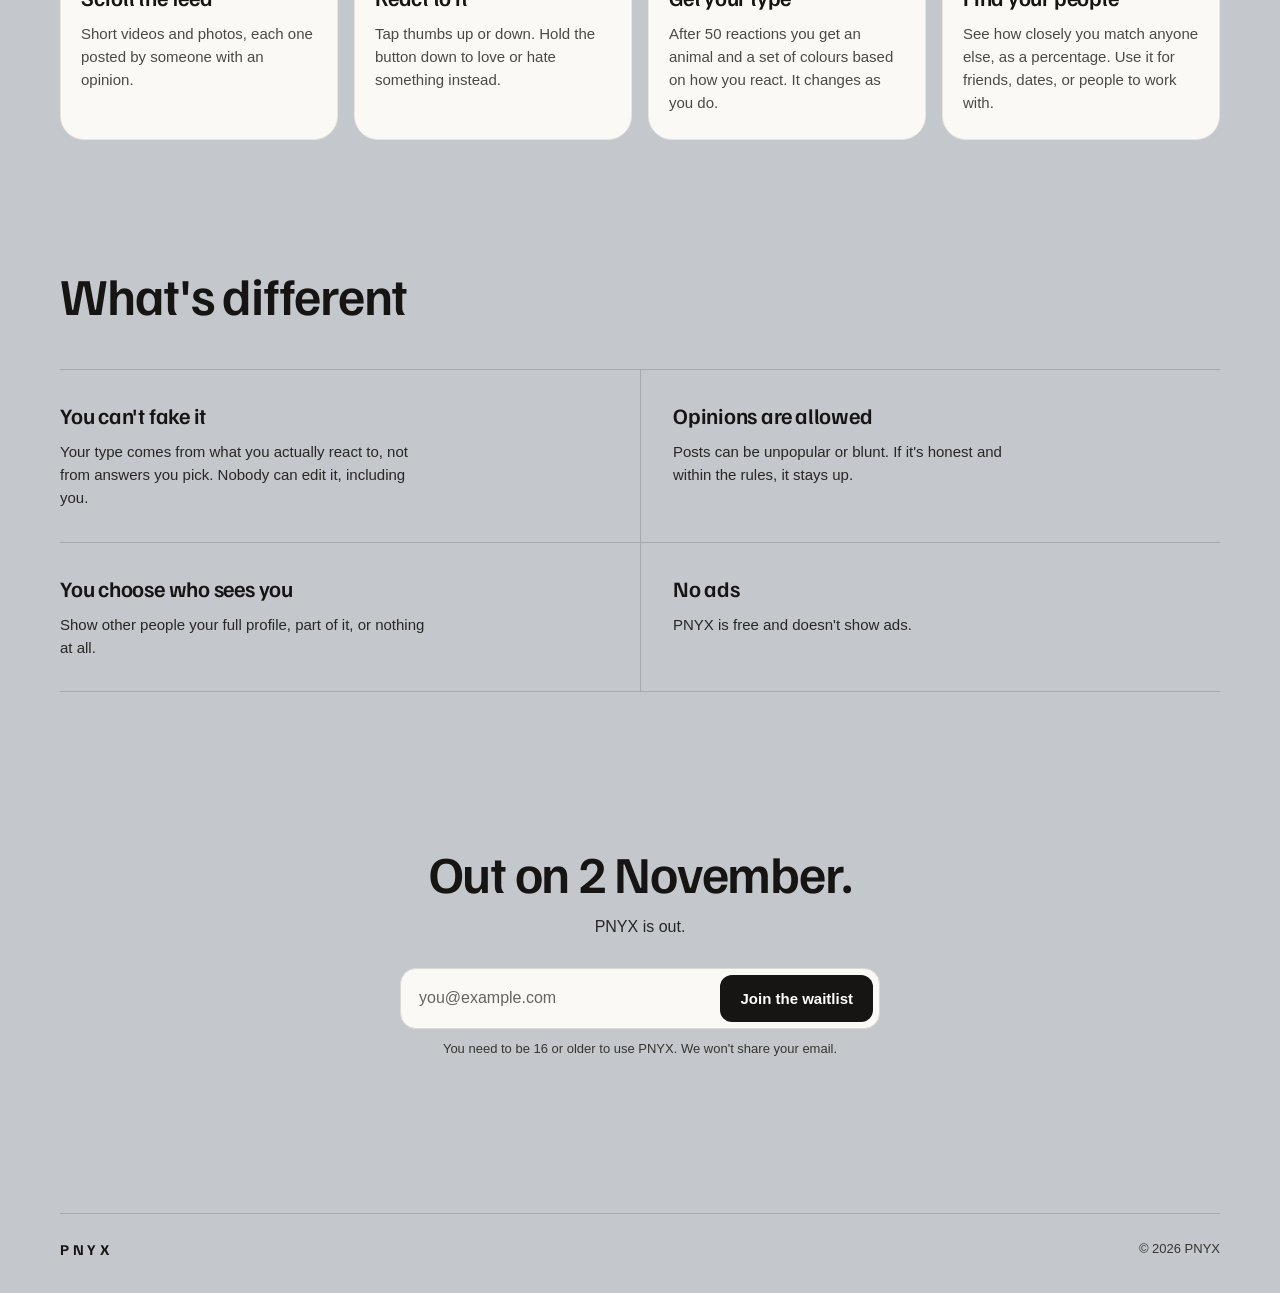
==== commit 0494a275: "Simplify the waitlist page and show that it's a video app Testers found the copy over-written, the p" ====
--- a/index.html
+++ b/index.html
@@ -4,10 +4,10 @@
   <meta charset="utf-8" />
   <meta name="viewport" content="width=device-width, initial-scale=1" />
   <title>PNYX — Join the waitlist</title>
-  <meta name="description" content="PNYX is a short-form feed where every reaction you cast places you on five personality grids. No quiz, no ads. Opens 2 November 2026." />
+  <meta name="description" content="PNYX is a video and photo app that works out your personality from what you like and dislike. Out on iPhone on 2 November 2026." />
   <meta name="theme-color" content="#c4c7cb" />
-  <meta property="og:title" content="PNYX — Everyone should know what everyone really thinks." />
-  <meta property="og:description" content="React to real content. Get a personality you earned, not one you picked. Opens 2 November 2026." />
+  <meta property="og:title" content="PNYX — a video app that learns your personality" />
+  <meta property="og:description" content="Watch short videos and photos, react to them, and find out what kind of person you are. Out 2 November 2026." />
   <link rel="icon" type="image/png" href="assets/favicon.png" />
   <link rel="preconnect" href="https://fonts.googleapis.com" />
   <link rel="preconnect" href="https://fonts.gstatic.com" crossorigin />
@@ -18,7 +18,7 @@
   <header class="top wrap">
     <a class="wordmark" href="#" aria-label="PNYX home">PNYX</a>
     <div class="top-meta">
-      <span class="top-date">Opens 02.11.2026</span>
+      <span class="top-date">Out 02.11.2026</span>
       <a class="top-link" href="#join">Join the waitlist</a>
     </div>
   </header>
@@ -27,12 +27,12 @@
     <!-- Hero -->
     <section class="hero wrap" id="join">
       <div class="hero-copy">
-        <p class="label">A short-form social app &middot; coming to iOS</p>
-        <h1>Everyone should know what everyone really thinks.</h1>
+        <p class="label">For iPhone &middot; out 2 November</p>
+        <h1>A video app that learns your personality.</h1>
         <p class="lede">
-          PNYX is a feed of short videos, images and opinions. There's no personality quiz.
-          Every reaction you cast quietly moves you across five grids, until a type emerges
-          that's actually yours.
+          Watch short videos and photos, and like or dislike each one. From what you react to,
+          PNYX works out what kind of person you are, then shows you who thinks like you.
+          There's no quiz to fill in.
         </p>
 
         <form class="signup" data-signup novalidate>
@@ -41,12 +41,12 @@
             <input id="email-hero" name="email" type="email" inputmode="email" autocomplete="email" placeholder="you@example.com" required />
             <button type="submit">Join the waitlist</button>
           </div>
-          <p class="signup-note" data-note>One email when the doors open. Nothing else, and no ads, ever.</p>
+          <p class="signup-note" data-note>We'll email you once, when it's out.</p>
         </form>
 
         <section class="countdown" aria-labelledby="countdown-title">
           <div class="countdown-head">
-            <p class="label" id="countdown-title">Doors open</p>
+            <p class="label" id="countdown-title">Out in</p>
             <p class="countdown-date"><time datetime="2026-11-02T00:00:00+01:00">Monday, 2 November 2026</time></p>
           </div>
           <div class="clock" data-clock role="timer" aria-live="off">
@@ -55,114 +55,105 @@
             <div class="unit"><span class="num" data-minutes>00</span><span class="unit-label">Min</span></div>
             <div class="unit"><span class="num" data-seconds>00</span><span class="unit-label">Sec</span></div>
           </div>
-          <p class="clock-live" data-live hidden>PNYX is open. Check your inbox.</p>
+          <p class="clock-live" data-live hidden>PNYX is out. Check your inbox.</p>
         </section>
       </div>
 
-      <figure class="hero-crest" aria-label="A sample PNYX identity">
-        <div class="crest-stage">
-          <div class="crest crest--xl" data-hero-crest></div>
-        </div>
-        <figcaption>
-          <span class="crest-name" data-hero-name>Wolf</span>
-          <span class="crest-code" data-hero-code>LO·GREY·TE·EL·CHA</span>
-          <span class="crest-hint">A sample type. Yours unlocks after 50 reactions.</span>
-        </figcaption>
-      </figure>
-    </section>
-
-    <!-- Demo -->
-    <section class="demo wrap" aria-labelledby="demo-title">
-      <div class="section-head">
-        <p class="label">01 &mdash; Try it</p>
-        <h2 id="demo-title">React. Don't describe yourself.</h2>
-        <p class="section-sub">
-          Vote on a few takes below and watch where they put you on the Values grid &mdash; one of five.
-          Love and like pull you toward a take; dislike and hate push you away.
-        </p>
-      </div>
-
-      <div class="demo-body">
-        <div class="take-card">
-          <div class="take-meta">
-            <span class="label" data-take-count>Take 1 of 8</span>
-            <button class="text-btn" type="button" data-reset>Start over</button>
-          </div>
-          <blockquote class="take" data-take>Grandparents' recipes should never be "improved."</blockquote>
-          <div class="votes" role="group" aria-label="Your reaction">
-            <button type="button" class="vote vote--down" data-vote="-1">Hate</button>
-            <button type="button" class="vote vote--down" data-vote="-0.5">Dislike</button>
-            <button type="button" class="vote vote--up" data-vote="0.5">Like</button>
-            <button type="button" class="vote vote--up" data-vote="1">Love</button>
-          </div>
-          <div class="take-result" data-result>
-            <div class="crest crest--md" data-demo-crest></div>
-            <div>
-              <p class="label">Closest type so far</p>
-              <p class="result-name" data-demo-name>Dragon &middot; Adapt</p>
-              <p class="result-meaning" data-demo-meaning>Balances independence and belonging</p>
-            </div>
-          </div>
-          <p class="demo-foot">A simplified, single-grid version. In the app it takes 50 reactions across all five grids, and the math runs on our servers.</p>
-        </div>
-
-        <div class="plane-wrap">
-          <svg class="plane" viewBox="-130 -130 260 260" data-plane role="img" aria-label="Values grid showing your position">
-            <title>Values grid</title>
-          </svg>
-        </div>
+      <div class="hero-phones" aria-hidden="true">
+        <div class="phone phone--back"><img src="assets/screens/home.jpg" alt="" width="440" height="956" /></div>
+        <div class="phone phone--front"><img src="assets/screens/feed.jpg" alt="" width="440" height="956" /></div>
       </div>
     </section>
 
-    <!-- Five grids -->
-    <section class="grids wrap" aria-labelledby="grids-title">
-      <div class="section-head">
-        <p class="label">02 &mdash; The five grids</p>
-        <h2 id="grids-title">Five planes. One portrait.</h2>
-        <p class="section-sub">
-          Every post is scored against the same five grids before anyone sees it. Each grid shapes one part of your identity.
-        </p>
-      </div>
-      <ol class="grid-list" data-grid-list></ol>
+    <!-- How it works -->
+    <section class="how wrap" aria-labelledby="how-title">
+      <h2 id="how-title">How it works</h2>
+
+      <ol class="steps">
+        <li class="step">
+          <div class="step-visual">
+            <div class="phone phone--sm phone--crop"><img src="assets/screens/photo.jpg" alt="A photo post in the PNYX feed, with like and dislike buttons under it" width="440" height="956" loading="lazy" /></div>
+          </div>
+          <span class="step-num">1</span>
+          <h3>Scroll the feed</h3>
+          <p>Short videos and photos, each one posted by someone with an opinion.</p>
+        </li>
+
+        <li class="step">
+          <div class="step-visual">
+            <div class="react-demo" aria-hidden="true">
+              <div class="react-row">
+                <span class="react-btn"><svg viewBox="0 0 24 24"><path d="M7 10v11H3V10h4Zm2 11V10l4.5-8a2.5 2.5 0 0 1 2.4 3.1L15 9h5.2a2 2 0 0 1 2 2.4l-1.6 8A2 2 0 0 1 18.6 21H9Z"/></svg></span>
+                <span class="react-btn"><svg viewBox="0 0 24 24"><path d="M7 14V3H3v11h4Zm2-11v11l4.5 8a2.5 2.5 0 0 0 2.4-3.1L15 15h5.2a2 2 0 0 0 2-2.4l-1.6-8A2 2 0 0 0 18.6 3H9Z"/></svg></span>
+              </div>
+              <dl class="react-key">
+                <div><dt>Tap</dt><dd>Like or dislike</dd></div>
+                <div><dt>Hold</dt><dd>Love or hate</dd></div>
+              </dl>
+            </div>
+          </div>
+          <span class="step-num">2</span>
+          <h3>React to it</h3>
+          <p>Tap thumbs up or down. Hold the button down to love or hate something instead.</p>
+        </li>
+
+        <li class="step">
+          <div class="step-visual">
+            <figure class="type-demo" aria-label="A sample PNYX type">
+              <div class="crest crest--lg" data-hero-crest></div>
+              <figcaption class="crest-name" data-hero-name>Wolf &middot; Loyalty</figcaption>
+            </figure>
+          </div>
+          <span class="step-num">3</span>
+          <h3>Get your type</h3>
+          <p>After 50 reactions you get an animal and a set of colours based on how you react. It changes as you do.</p>
+        </li>
+
+        <li class="step">
+          <div class="step-visual">
+            <div class="phone phone--sm"><img src="assets/screens/people.jpg" alt="The People screen, listing other users by how closely they match you" width="440" height="956" loading="lazy" /></div>
+          </div>
+          <span class="step-num">4</span>
+          <h3>Find your people</h3>
+          <p>See how closely you match anyone else, as a percentage. Use it for friends, dates, or people to work with.</p>
+        </li>
+      </ol>
     </section>
 
-    <!-- Principles -->
+    <!-- What's different -->
     <section class="principles wrap" aria-labelledby="principles-title">
-      <div class="section-head">
-        <p class="label">03 &mdash; What we won't do</p>
-        <h2 id="principles-title">Built so it can't flatter you.</h2>
-      </div>
+      <h2 id="principles-title">What's different</h2>
       <dl class="principle-list">
         <div>
-          <dt>Earned, not chosen.</dt>
-          <dd>Your position is computed from what you actually reacted to. You can't edit it, and you can't answer the way you'd like to be seen.</dd>
+          <dt>You can't fake it</dt>
+          <dd>Your type comes from what you actually react to, not from answers you pick. Nobody can edit it, including you.</dd>
         </div>
         <div>
-          <dt>Unpopular is allowed.</dt>
-          <dd>Crude, contrarian, uncomfortable &mdash; if a take is genuine and within the rules, it belongs in the feed.</dd>
+          <dt>Opinions are allowed</dt>
+          <dd>Posts can be unpopular or blunt. If it's honest and within the rules, it stays up.</dd>
         </div>
         <div>
-          <dt>You decide who sees you.</dt>
-          <dd>Three privacy tiers set how much of your profile other people can see, from your full type to nothing at all.</dd>
+          <dt>You choose who sees you</dt>
+          <dd>Show other people your full profile, part of it, or nothing at all.</dd>
         </div>
         <div>
-          <dt>No ads. Ever.</dt>
-          <dd>PNYX is free, and there is no ad inventory to sell. The feed isn't built to keep you scrolling for someone else.</dd>
+          <dt>No ads</dt>
+          <dd>PNYX is free and doesn't show ads.</dd>
         </div>
       </dl>
     </section>
 
     <!-- Closing CTA -->
     <section class="closing wrap" aria-labelledby="closing-title">
-      <h2 id="closing-title">Find out what you really think.</h2>
-      <p class="closing-sub"><span data-days-inline>30 days</span> until the doors open. Get one email when they do.</p>
+      <h2 id="closing-title">Out on 2 November.</h2>
+      <p class="closing-sub"><span data-days-inline>30 days</span> to go. Leave your email and we'll let you know when it's out.</p>
       <form class="signup signup--center" data-signup novalidate>
         <label class="visually-hidden" for="email-closing">Email address</label>
         <div class="signup-row">
           <input id="email-closing" name="email" type="email" inputmode="email" autocomplete="email" placeholder="you@example.com" required />
           <button type="submit">Join the waitlist</button>
         </div>
-        <p class="signup-note" data-note>16+ only. We'll never share your email.</p>
+        <p class="signup-note" data-note>You need to be 16 or older to use PNYX. We won't share your email.</p>
       </form>
     </section>
   </main>
--- a/styles.css
+++ b/styles.css
@@ -73,8 +73,7 @@
   --line-soft: rgba(22, 21, 19, 0.1);
   --error: #7e1622;
 }
-.crest-stage, .countdown, .signup-row, .signup.is-done .signup-note,
-.take-card, .plane-wrap, .top-link {
+.step, .countdown, .signup-row, .signup.is-done .signup-note, .top-link {
   --text-dim: #4b4945;
   --text-faint: #67645e;
   --line: #dcd9d2;
@@ -134,8 +133,8 @@
 /* ── Hero ───────────────────────────────────────────── */
 .hero {
   display: grid;
-  grid-template-columns: minmax(0, 1.35fr) minmax(0, 1fr);
-  gap: clamp(32px, 6vw, 96px);
+  grid-template-columns: minmax(0, 1.2fr) minmax(0, 1fr);
+  gap: clamp(32px, 5vw, 80px);
   align-items: center;
   padding-block: clamp(40px, 8vw, 112px) clamp(56px, 8vw, 120px);
 }
@@ -151,38 +150,35 @@
 }
 .lede { font-size: 17px; line-height: 1.6; color: var(--text-dim); max-width: 46ch; }
 
-.hero-crest { display: grid; justify-items: center; gap: 20px; }
-.crest-stage {
+/* Two app screens: Home behind, the reels feed in front. */
+.hero-phones {
+  position: relative;
   width: 100%;
-  max-width: 360px;
-  aspect-ratio: 1;
-  display: grid;
-  place-items: center;
-  background: var(--surface);
-  border: 1px solid var(--line-soft);
-  border-radius: var(--r-lg);
-  position: relative;
-  isolation: isolate;
-}
-/* A faint plane behind the crest — the grid it was placed on. */
-.crest-stage::before {
-  content: "";
-  position: absolute;
-  inset: 24px;
-  z-index: -1;
-  background:
-    linear-gradient(var(--line-soft), var(--line-soft)) center / 1px 100% no-repeat,
-    linear-gradient(var(--line-soft), var(--line-soft)) center / 100% 1px no-repeat;
-}
-.hero-crest figcaption { display: grid; justify-items: center; gap: 4px; text-align: center; }
-.crest-name { font-family: var(--display); font-weight: 600; font-size: 20px; }
-.crest-code { font-family: var(--mono); font-size: 12px; letter-spacing: 0.06em; color: var(--text-dim); }
-.crest-hint { font-size: 13px; color: var(--text-faint); margin-top: 6px; }
+  max-width: 480px;
+  aspect-ratio: 440 / 660;
+  justify-self: end;
+}
+.hero-phones .phone { position: absolute; }
+.phone--back { left: 0; top: 0; width: 56%; }
+.phone--front { right: 0; top: 11%; width: 62%; }
 
 @media (max-width: 860px) {
   .hero { grid-template-columns: 1fr; }
-  .hero-crest { justify-self: center; }
-  .crest-stage { max-width: 240px; }
+  .hero-phones { justify-self: center; max-width: 360px; }
+}
+
+/* ── Phone frame ────────────────────────────────────── */
+.phone {
+  background: #161513;
+  padding: 2.6%;
+  border-radius: 14% / 6.5%;
+  box-shadow: 0 30px 60px -20px rgba(22, 21, 19, 0.45), 0 2px 6px rgba(22, 21, 19, 0.2);
+}
+.phone img {
+  display: block;
+  width: 100%;
+  height: auto;
+  border-radius: 11.8% / 5.4%;
 }
 
 /* ── Crest (web port of components/Crest.tsx) ───────── */
@@ -211,9 +207,6 @@
   -webkit-mask-repeat: no-repeat; mask-repeat: no-repeat;
   -webkit-mask-position: center; mask-position: center;
 }
-.crest--xl { --size: clamp(168px, 22vw, 232px); }
-.crest--md { --size: 64px; }
-.crest--sm { --size: 40px; }
 .crest.is-fading { opacity: 0; }
 
 /* ── Signup ─────────────────────────────────────────── */
@@ -311,8 +304,7 @@
 }
 
 /* ── Sections ───────────────────────────────────────── */
-.demo, .grids, .principles { padding-block: clamp(72px, 10vw, 136px) 0; }
-.section-head { display: grid; gap: 14px; max-width: 640px; margin-bottom: clamp(32px, 5vw, 56px); }
+.how, .principles { padding-block: clamp(72px, 10vw, 136px) 0; }
 h2 {
   font-family: var(--display);
   font-weight: 600;
@@ -320,119 +312,74 @@
   line-height: 1.02;
   letter-spacing: -0.024em;
   text-wrap: balance;
-}
-.section-sub { color: var(--text-dim); font-size: 16px; max-width: 54ch; }
-
-/* ── Demo ───────────────────────────────────────────── */
-.demo-body {
-  display: grid;
-  grid-template-columns: minmax(0, 1fr) minmax(0, 1fr);
-  gap: clamp(16px, 3vw, 32px);
-  align-items: stretch;
-}
-@media (max-width: 860px) { .demo-body { grid-template-columns: 1fr; } }
-
-.take-card {
-  display: grid;
-  gap: 24px;
+  margin-bottom: clamp(28px, 4vw, 48px);
+}
+
+/* ── How it works ───────────────────────────────────── */
+.steps {
+  display: grid;
+  grid-template-columns: repeat(4, minmax(0, 1fr));
+  gap: 16px;
+  counter-reset: none;
+}
+@media (max-width: 1080px) { .steps { grid-template-columns: repeat(2, minmax(0, 1fr)); } }
+@media (max-width: 600px) { .steps { grid-template-columns: 1fr; } }
+
+.step {
+  display: grid;
+  grid-template-rows: auto auto auto 1fr;
+  gap: 8px;
   align-content: start;
   background: var(--surface);
   border: 1px solid var(--line-soft);
   border-radius: var(--r-lg);
-  padding: clamp(20px, 3vw, 32px);
-}
-.take-meta { display: flex; justify-content: space-between; align-items: center; }
-.text-btn {
-  border: 0; background: none; padding: 4px 0; cursor: pointer;
-  font-size: 13px; color: var(--text-faint); text-decoration: underline; text-underline-offset: 3px;
-}
-.text-btn:hover { color: var(--text); }
-.take {
+  padding: 12px 12px 24px;
+}
+.step-visual {
+  height: 280px;
+  margin-bottom: 12px;
+  border-radius: var(--r-md);
+  background: var(--surface2);
+  overflow: hidden;
+  display: grid;
+  place-items: center;
+}
+/* Screens show their top half and run off the bottom of the panel. */
+.step-visual .phone--sm { width: 170px; align-self: start; margin-top: 28px; }
+/* The photo viewer's top third is black chrome — start at the photo instead. */
+.step-visual .phone--crop { margin-top: -72px; }
+.step-num { font-family: var(--mono); font-size: 12px; color: var(--text-faint); padding-inline: 8px; }
+.step h3 {
   font-family: var(--display);
-  font-weight: 500;
-  font-size: clamp(24px, 2.6vw, 32px);
-  line-height: 1.15;
+  font-weight: 600;
+  font-size: 22px;
   letter-spacing: -0.01em;
-  min-height: 3.45em;
-  text-wrap: balance;
-  transition: opacity 180ms var(--ease);
-}
-.take.is-fading { opacity: 0; }
-.votes { display: grid; grid-template-columns: repeat(4, 1fr); gap: 8px; }
-.vote {
+  padding-inline: 8px;
+}
+.step p { color: var(--text-dim); padding-inline: 8px; }
+
+/* Step 2: the feed's two reaction buttons, as in VoteControls. */
+.react-demo { display: grid; gap: 20px; justify-items: center; }
+.react-row { display: flex; gap: 10px; }
+.react-btn {
+  display: grid;
+  place-items: center;
+  width: 92px;
+  height: 48px;
+  border-radius: 999px;
   border: 1px solid var(--line);
   background: var(--surface);
-  border-radius: var(--r-sm);
-  padding: 12px 8px;
-  font-weight: 600;
-  font-size: 14px;
-  cursor: pointer;
-  transition: background-color 140ms var(--ease), border-color 140ms var(--ease), color 140ms var(--ease), transform 120ms var(--ease);
-}
-.vote:active { transform: scale(0.97); }
-.vote--up:hover { background: var(--up-soft); border-color: var(--up); }
-.vote--down:hover { background: var(--down-soft); border-color: var(--down); }
-.vote[disabled] { opacity: 0.45; cursor: default; }
-.vote[disabled]:hover { background: var(--surface); border-color: var(--line); }
-
-.take-result {
-  display: flex;
-  gap: 16px;
-  align-items: center;
-  padding-top: 20px;
-  border-top: 1px solid var(--line-soft);
-}
-.result-name { font-family: var(--display); font-weight: 600; font-size: 20px; margin-top: 2px; }
-.result-meaning { font-size: 14px; color: var(--text-dim); }
-.demo-foot { font-size: 13px; color: var(--text-faint); }
-
-.plane-wrap {
-  background: var(--surface);
-  border: 1px solid var(--line-soft);
-  border-radius: var(--r-lg);
-  padding: clamp(12px, 2vw, 24px);
-  display: grid;
-  place-items: center;
-}
-.plane { width: 100%; max-width: 520px; height: auto; overflow: visible; }
-.plane .axis { stroke: var(--line); stroke-width: 1; }
-.plane .frame { fill: none; stroke: var(--line-soft); stroke-width: 1; }
-.plane .ref { fill: var(--surface3); stroke: var(--line); stroke-width: 1; }
-.plane .ref.is-near { fill: var(--text); stroke: var(--text); }
-.plane .ref-label { font-size: 7.5px; fill: var(--text-faint); font-family: var(--body); }
-.plane .ref-label.is-near { fill: var(--text); font-weight: 600; }
-.plane .axis-label { font-size: 7.5px; fill: var(--text-dim); font-family: var(--body); font-weight: 600; letter-spacing: 0.08em; text-transform: uppercase; }
-.plane .trail { fill: none; stroke: var(--text-faint); stroke-width: 1; stroke-dasharray: 2 3; }
-.plane .you { fill: var(--text); }
-.plane .you-ring { fill: none; stroke: var(--text); stroke-width: 1; opacity: 0.25; }
-.plane .you-group { transition: transform 600ms var(--ease); }
-@media (prefers-reduced-motion: reduce) { .plane .you-group { transition: none; } }
-
-/* ── Grid list ──────────────────────────────────────── */
-.grid-list { border-top: 1px solid var(--line); }
-.grid-row {
-  display: grid;
-  grid-template-columns: 56px minmax(140px, 1fr) minmax(0, 1.6fr) minmax(0, 1.4fr);
-  gap: 24px;
-  align-items: center;
-  padding-block: 24px;
-  border-bottom: 1px solid var(--line);
-}
-.grid-index { font-family: var(--mono); font-size: 12px; color: var(--text-faint); }
-.grid-name { font-family: var(--display); font-weight: 600; font-size: 26px; letter-spacing: -0.01em; }
-.grid-axes { font-size: 14px; color: var(--text-dim); display: grid; gap: 2px; }
-.grid-axes span::before { content: ""; display: inline-block; width: 10px; height: 1px; background: var(--text-faint); vertical-align: middle; margin-right: 8px; }
-.grid-shape { display: grid; gap: 10px; }
-.grid-shape .label { color: var(--text-faint); }
-.swatches { display: flex; gap: 3px; flex-wrap: wrap; }
-.swatch { width: 18px; height: 18px; border-radius: 5px; box-shadow: inset 0 0 0 1px rgba(22, 21, 19, 0.06); }
-.mini-animals { display: flex; gap: 3px; flex-wrap: wrap; }
-.mini-animals .crest { --size: 30px; }
-
-@media (max-width: 860px) {
-  .grid-row { grid-template-columns: 40px 1fr; row-gap: 12px; }
-  .grid-axes, .grid-shape { grid-column: 2; }
-}
+}
+.react-btn svg { width: 22px; height: 22px; fill: none; stroke: var(--text); stroke-width: 1.6; stroke-linejoin: round; }
+.react-key { display: grid; gap: 6px; font-size: 14px; }
+.react-key div { display: flex; gap: 10px; }
+.react-key dt { width: 40px; font-weight: 600; }
+.react-key dd { color: var(--text-dim); }
+
+/* Step 3: the identity crest. */
+.type-demo { display: grid; justify-items: center; gap: 14px; }
+.crest--lg { --size: 140px; }
+.crest-name { font-family: var(--display); font-weight: 600; font-size: 18px; }
 
 /* ── Principles ─────────────────────────────────────── */
 .principle-list {
@@ -463,7 +410,7 @@
   gap: 16px;
   padding-block: clamp(96px, 12vw, 168px);
 }
-.closing h2 { max-width: 16ch; }
+.closing h2 { max-width: 16ch; margin-bottom: 0; }
 .closing-sub { color: var(--text-dim); font-size: 16px; margin-bottom: 12px; }
 .closing .signup { width: 100%; }
 
